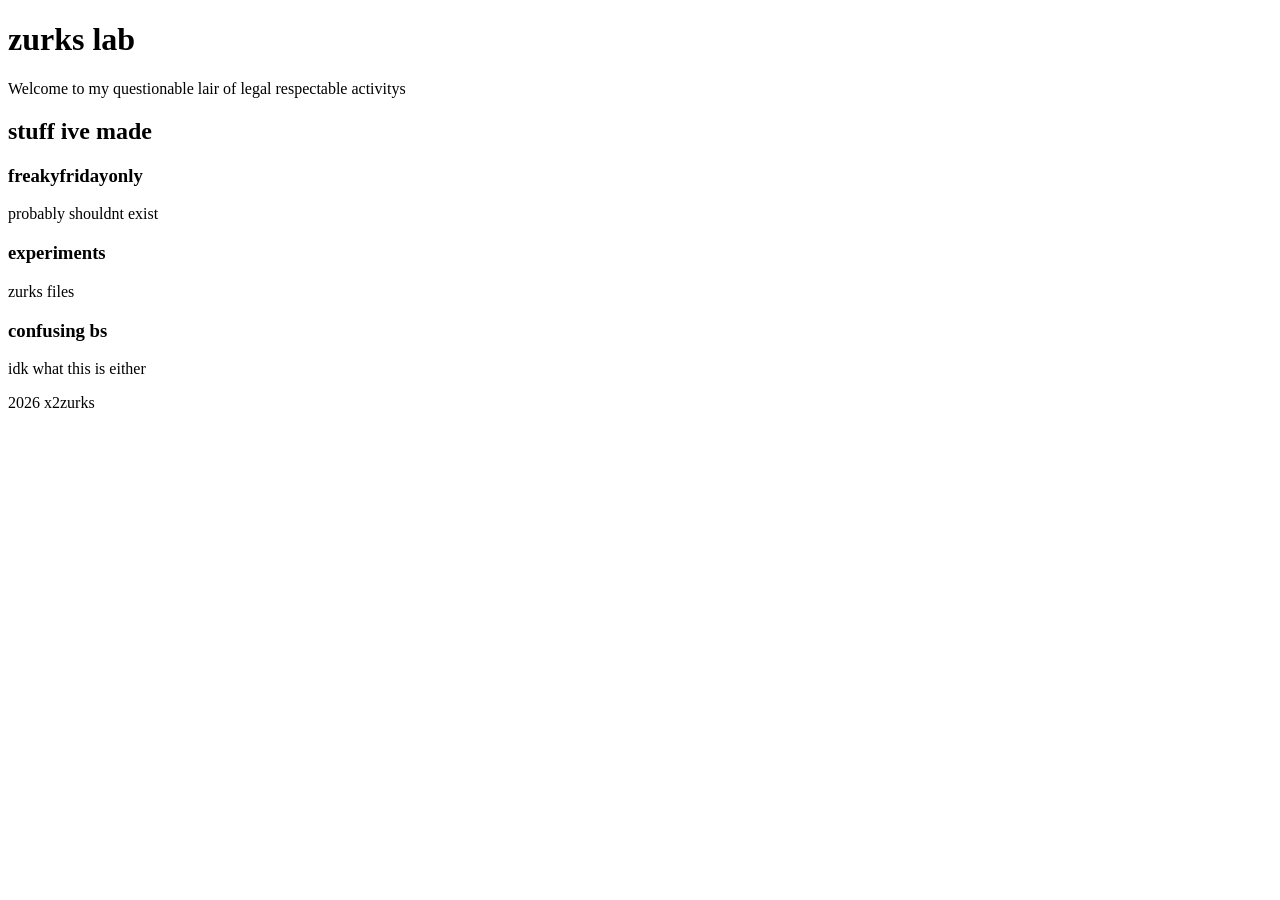
==== index.html @ 9ef5a20c "Add basic structure and content to index.html" ====
<!DOCTYPE html>
<html lang="en">
  <head>
    <meta charset="UTF-8">
    <meta name="viewport" contents="width=device-width, initial-scale=1.0">
    <title>zurks lab</title>
    <link rel="stylesheet" href="style.css">
  </head>

  <body> 
      <header>
        <h1>zurks lab</h1>
        <p>Welcome to my questionable lair of legal respectable activitys</p>
      </header>

    <main>
      <h2>stuff ive made</h2>
      <div class="projects">
        <div class="card">
          <h3>freakyfridayonly</h3>
          <p>probably shouldnt exist</p>
        </div>
        <div class="card">
          <h3>experiments</h3>
          <p>zurks files</p>
        </div>
        <div class="card">
          <h3>confusing bs</h3>
          <p>idk what this is either</p>
        </div>
      </div>
    </main>

    <footer>
      <p>2026 x2zurks</p>
    </footer>

  </body>
</html>
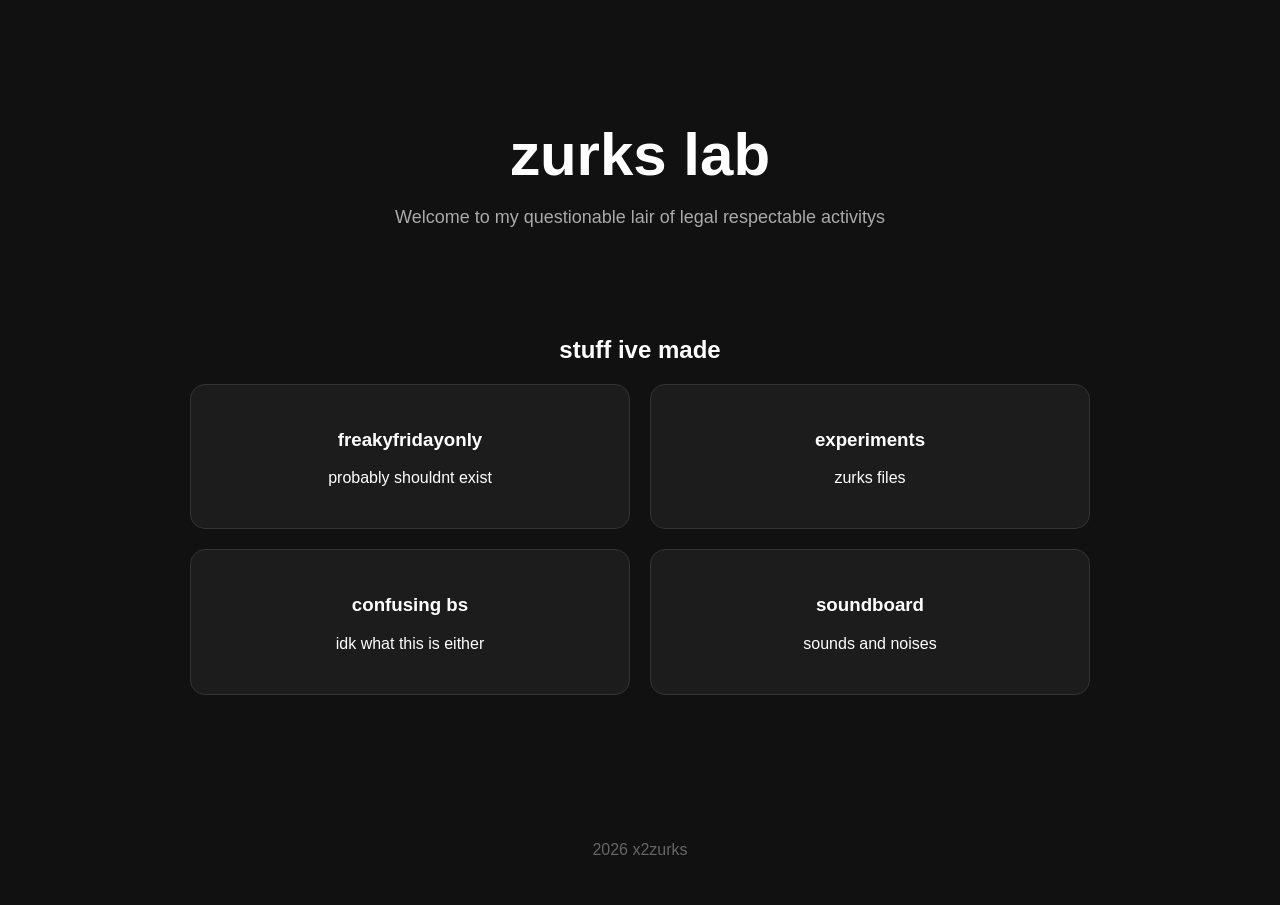
==== commit 8125ab52: "Add soundboard card to index.html" ====
--- a/index.html
+++ b/index.html
@@ -28,6 +28,10 @@
           <h3>confusing bs</h3>
           <p>idk what this is either</p>
         </div>
+        <div class="card">
+          <h3>soundboard</h3>
+          <p>sounds and noises</p>
+        </div>
       </div>
     </main>
 
--- a/style.css
+++ b/style.css
@@ -0,0 +1,50 @@
+body {
+    font-family: Arial, sans-serif;
+    background: #111;
+    color: white;
+    margin: 0;
+    text-align: center;
+}
+
+header {
+    padding: 80px 20px 50px;
+}
+
+h1 {
+    font-size: 60px;
+    margin-bottom: 10px;
+}
+
+header p {
+    color: #aaa;
+    font-size: 18px;
+}
+
+main {
+    max-width: 900px;
+    margin: auto;
+    padding: 20px;
+}
+
+.projects {
+    display: grid;
+    grid-template-columns: repeat(2, 1fr);
+    gap: 20px;
+}
+
+.card {
+    background: #1c1c1c;
+    padding: 25px;
+    border-radius: 15px;
+    border: 1px solid #333;
+}
+
+.card:hover {
+    transform: translateY(-5px);
+}
+
+footer {
+    margin-top: 80px;
+    padding: 30px;
+    color: #666;
+}
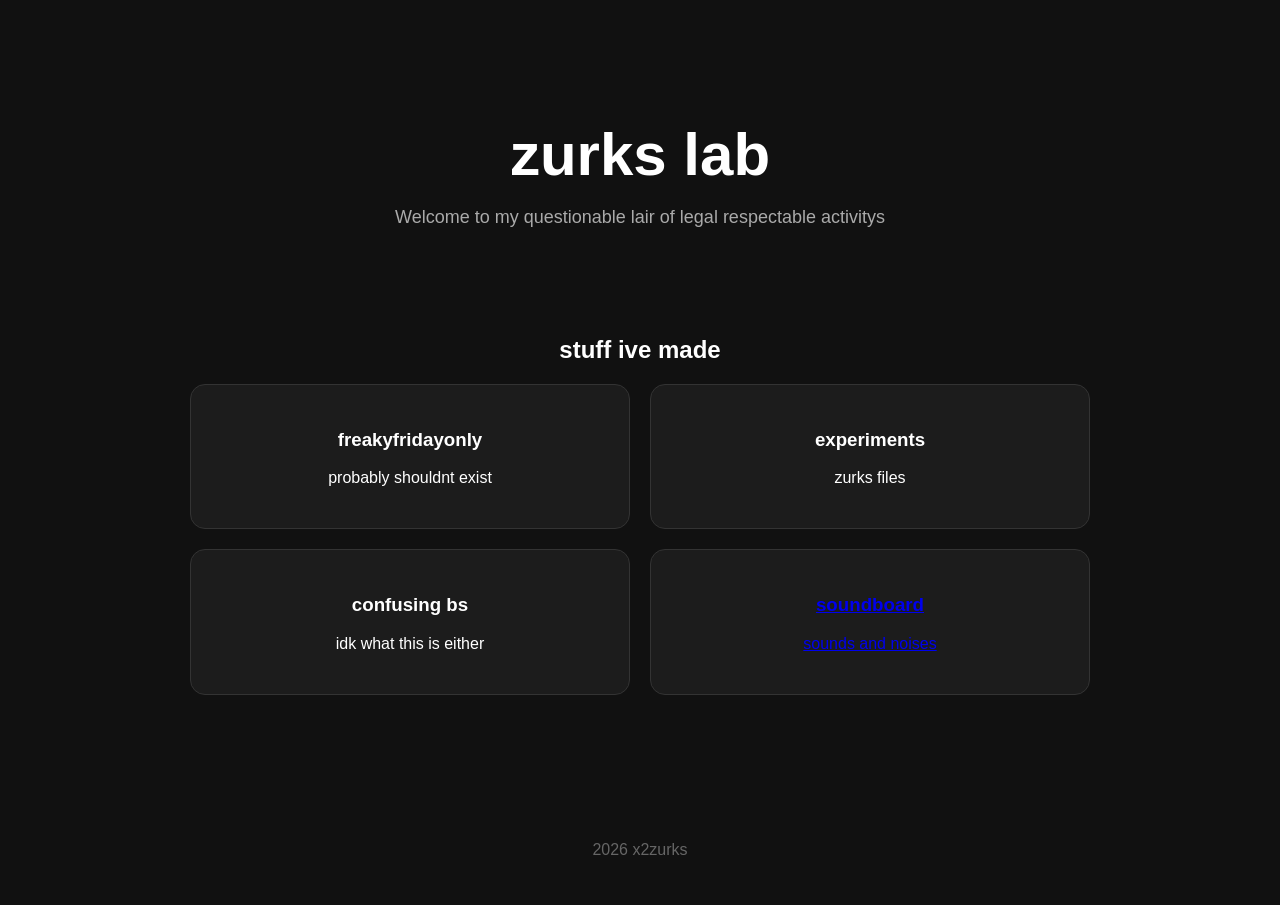
==== commit 98608983: "Fix typo in anchor tag attribute" ====
--- a/index.html
+++ b/index.html
@@ -28,10 +28,12 @@
           <h3>confusing bs</h3>
           <p>idk what this is either</p>
         </div>
+        <a href="soundboard.html">
         <div class="card">
           <h3>soundboard</h3>
           <p>sounds and noises</p>
         </div>
+        </a>
       </div>
     </main>
 
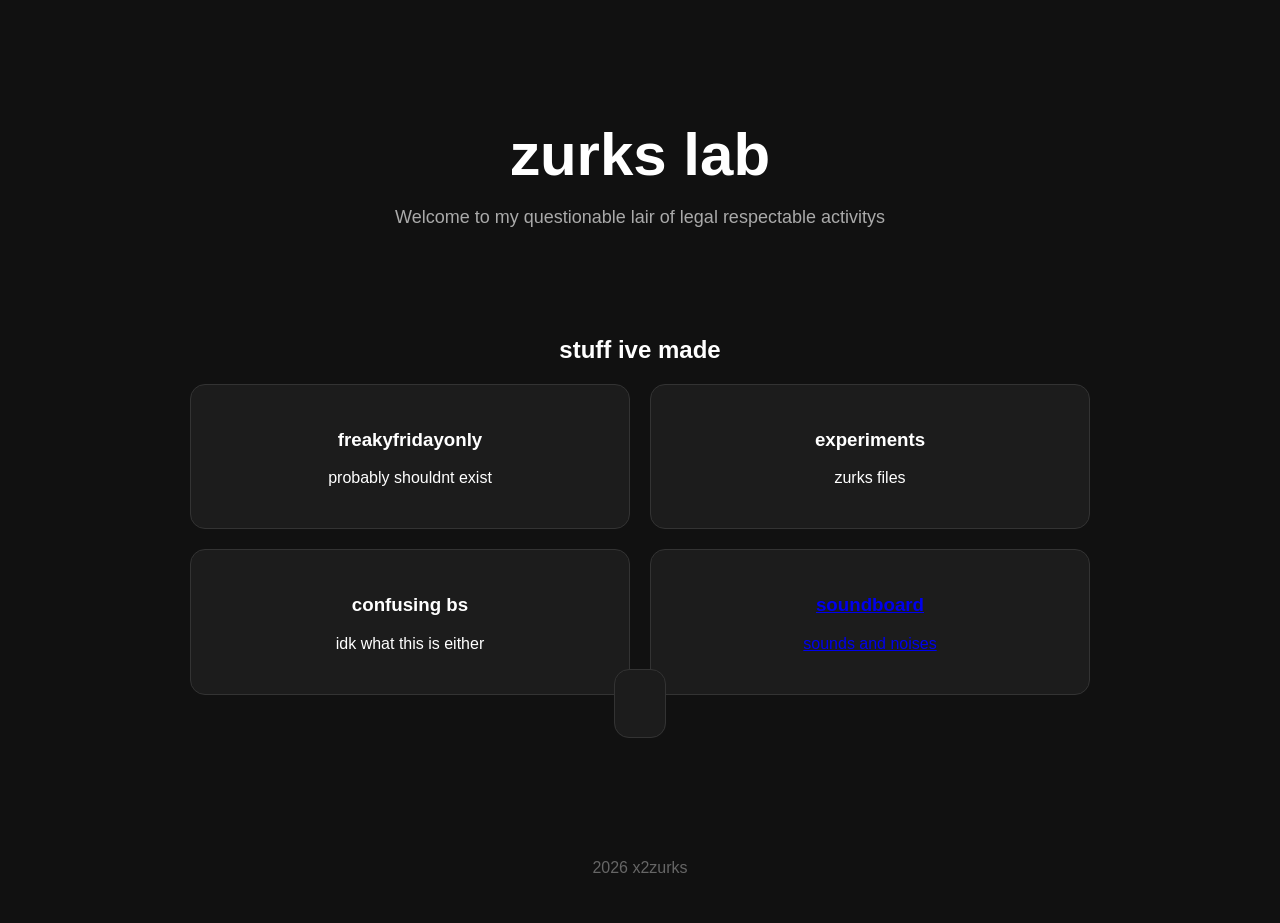
==== commit 538b7e7d: "Fix viewport meta tag formatting and link structure" ====
--- a/index.html
+++ b/index.html
@@ -2,7 +2,7 @@
 <html lang="en">
   <head>
     <meta charset="UTF-8">
-    <meta name="viewport" contents="width=device-width, initial-scale=1.0">
+    <meta name="viewport" content="width=device-width, initial-scale=1.0">
     <title>zurks lab</title>
     <link rel="stylesheet" href="style.css">
   </head>
@@ -28,9 +28,8 @@
           <h3>confusing bs</h3>
           <p>idk what this is either</p>
         </div>
-        <a href="soundboard.html">
-        <div class="card">
-          <h3>soundboard</h3>
+        <a href="soundboard.html" class="card">
+        <h3>soundboard</h3>
           <p>sounds and noises</p>
         </div>
         </a>
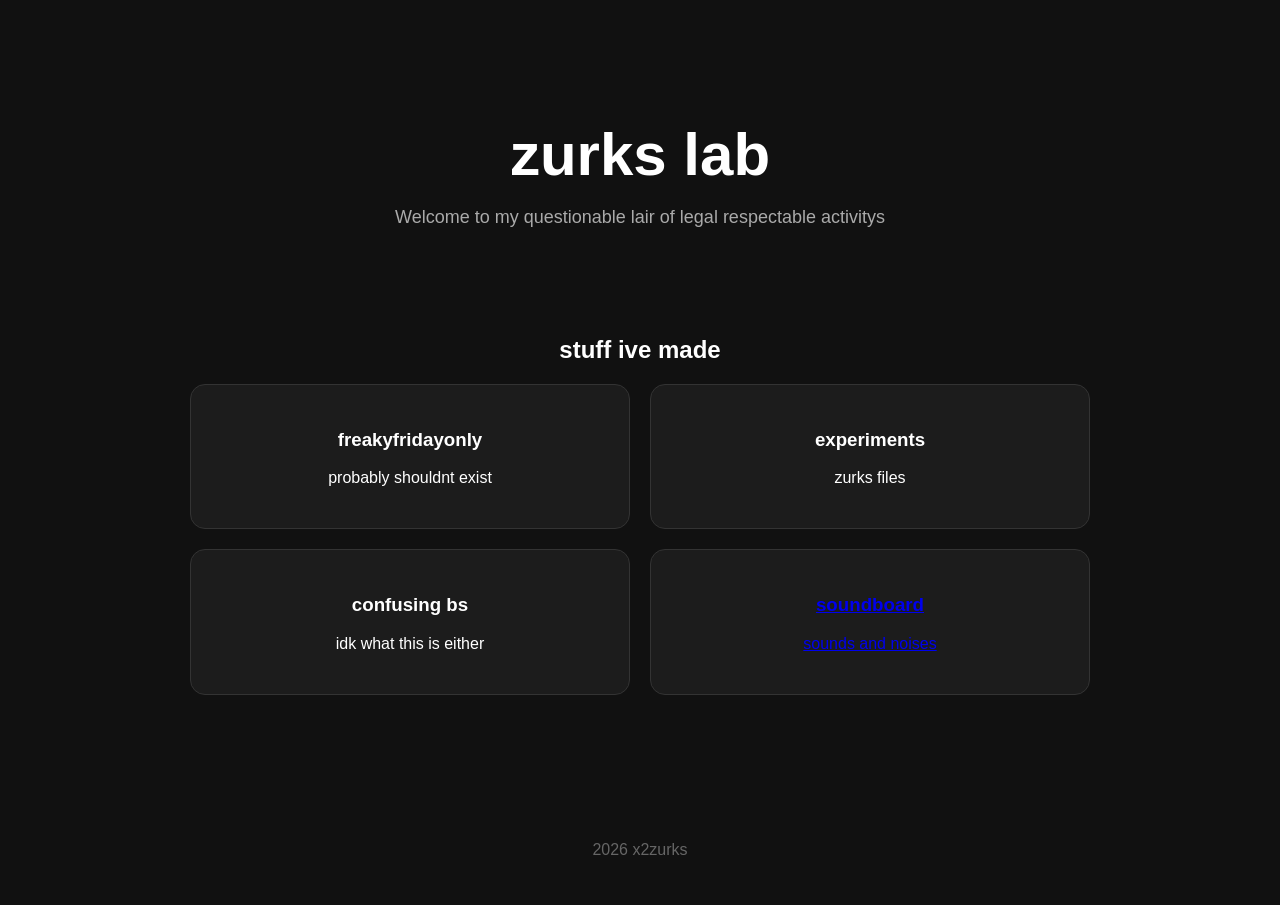
==== commit a1cff8c1: "Remove redundant closing div tag in index.html" ====
--- a/index.html
+++ b/index.html
@@ -28,10 +28,9 @@
           <h3>confusing bs</h3>
           <p>idk what this is either</p>
         </div>
-        <a href="soundboard.html" class="card">
+        <a href="./soundboard.html" class="card">
         <h3>soundboard</h3>
           <p>sounds and noises</p>
-        </div>
         </a>
       </div>
     </main>
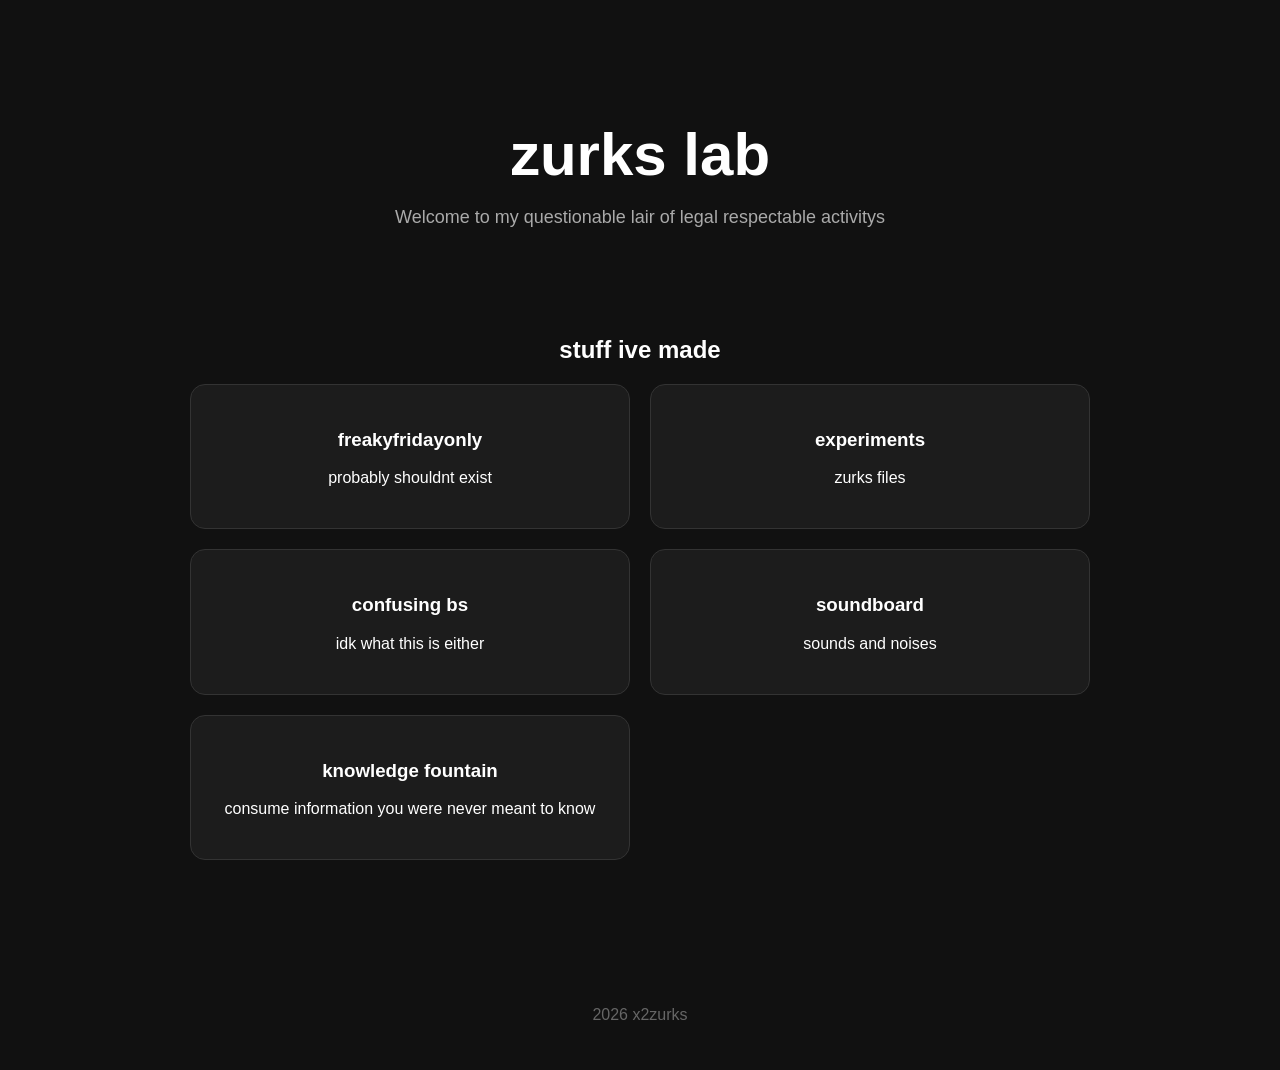
==== commit cc1f7b8b: "Add knowledge fountain link to index.html" ====
--- a/index.html
+++ b/index.html
@@ -32,6 +32,10 @@
         <h3>soundboard</h3>
           <p>sounds and noises</p>
         </a>
+        <a href="./knowledge-fountain.html" class="card">
+    <h3>knowledge fountain</h3>
+    <p>consume information you were never meant to know</p>
+</a>
       </div>
     </main>
 
--- a/style.css
+++ b/style.css
@@ -38,6 +38,10 @@
     border-radius: 15px;
     border: 1px solid #333;
 }
+a.card {
+    color: white;
+    text-decoration: none;
+}
 
 .card:hover {
     transform: translateY(-5px);
